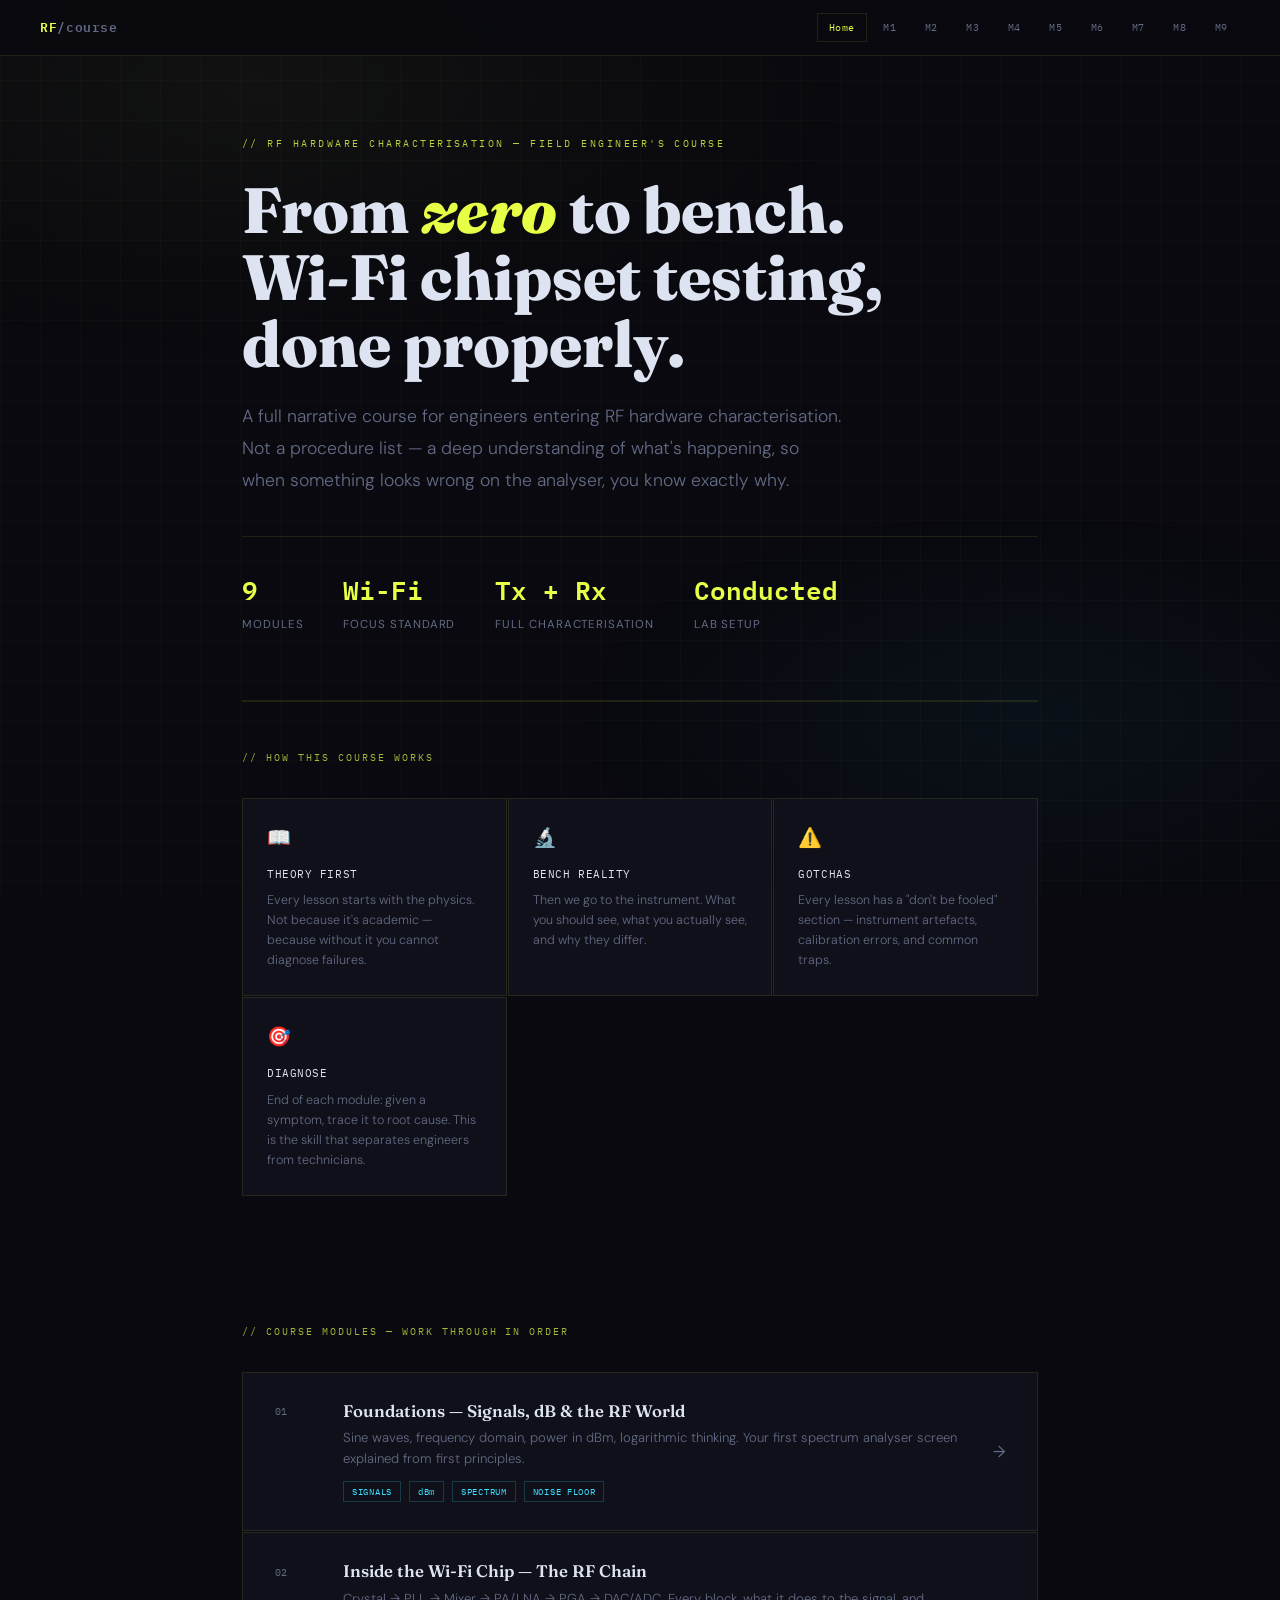
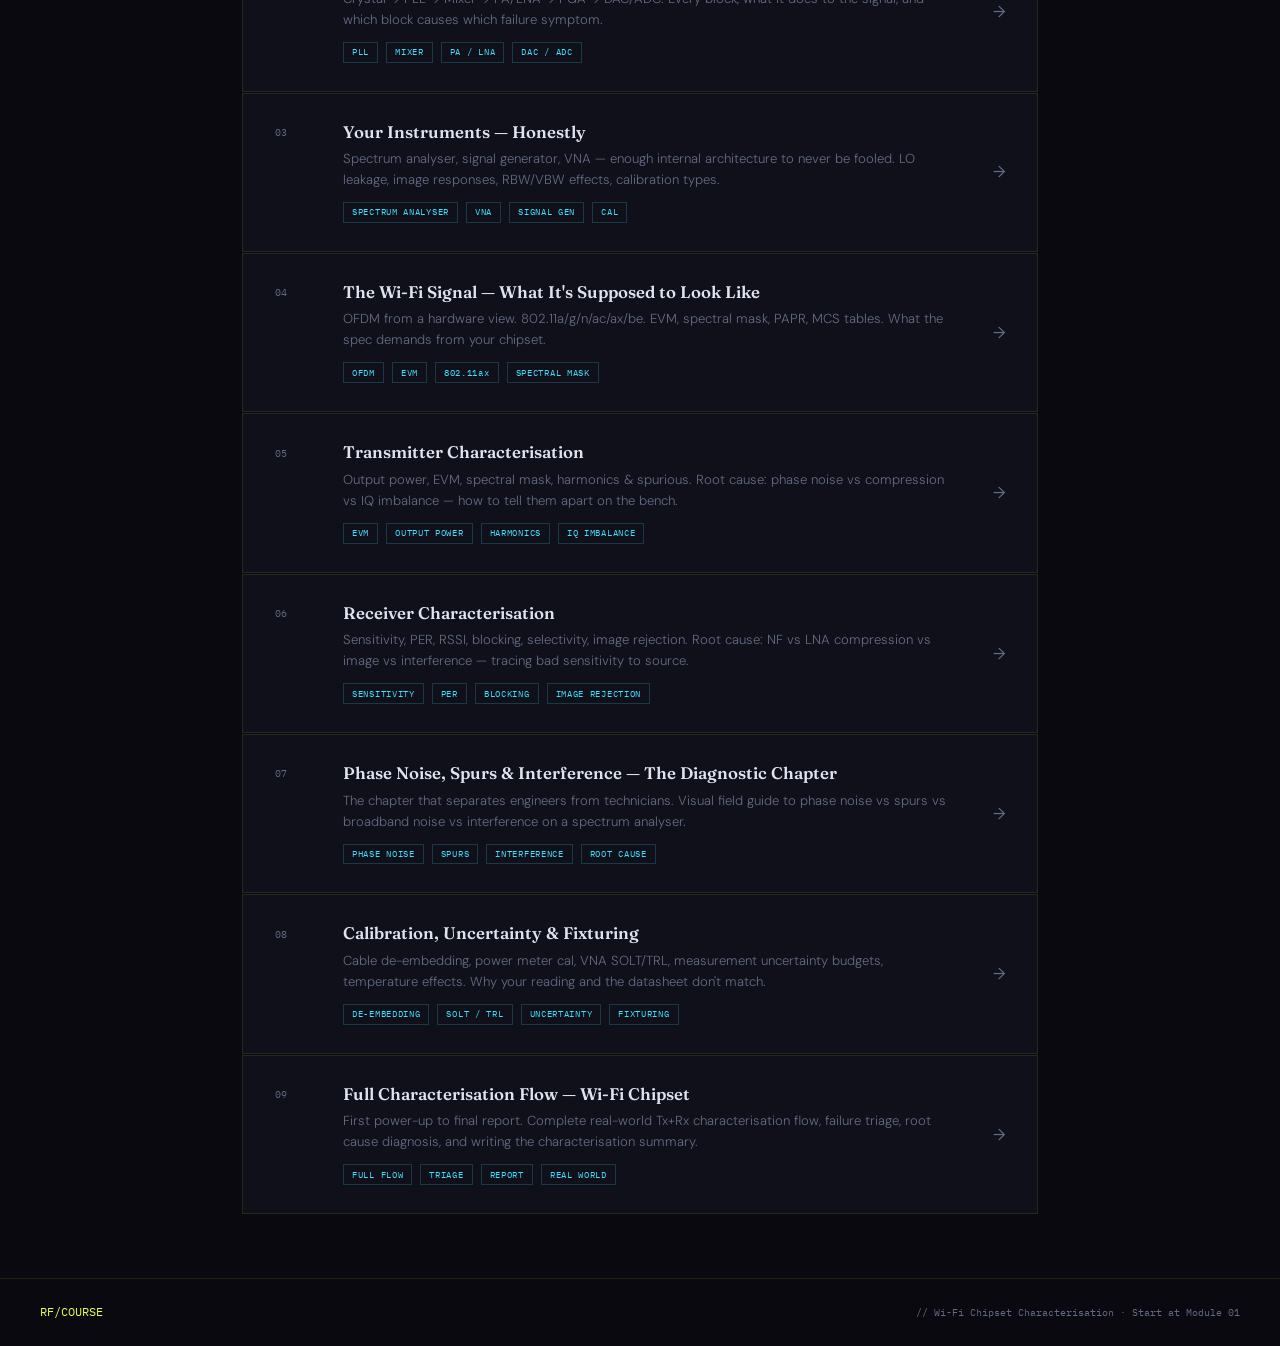
==== index.html @ 147513ec "Add files via upload" ====
<!DOCTYPE html>
<html lang="en">
<head>
<meta charset="UTF-8">
<meta name="viewport" content="width=device-width, initial-scale=1.0">
<title>RF Hardware Characterisation — A Field Engineer's Course</title>
<link rel="stylesheet" href="style.css">
<style>
  .hero { padding: 5rem 0 4rem; border-bottom: 1px solid var(--border); }
  .hero-eyebrow { font-family: var(--mono); font-size: 0.62rem; letter-spacing: 0.25em; color: var(--accent); margin-bottom: 1.5rem; display: block; opacity: 0.8; }
  .hero h1 { font-family: var(--display); font-weight: 800; font-size: clamp(2.5rem, 5vw, 4rem); line-height: 1.05; margin-bottom: 1.5rem; color: var(--text); }
  .hero h1 em { font-style: italic; color: var(--accent); }
  .hero-lead { font-size: 1.1rem; color: var(--muted); font-weight: 300; line-height: 1.8; max-width: 600px; margin-bottom: 2.5rem; }
  .hero-stats { display: flex; gap: 2.5rem; flex-wrap: wrap; padding-top: 2rem; border-top: 1px solid var(--border); }
  .stat-num { font-family: var(--mono); font-size: 1.6rem; color: var(--accent); display: block; font-weight: 600; }
  .stat-label { font-size: 0.72rem; color: var(--muted); letter-spacing: 0.08em; text-transform: uppercase; }
  .modules-section { padding: 4rem 0; }
  .section-label { font-family: var(--mono); font-size: 0.62rem; letter-spacing: 0.2em; color: var(--accent); margin-bottom: 2rem; display: block; opacity: 0.7; }
  .modules-grid { display: flex; flex-direction: column; gap: 1px; }
  .module-card { display: flex; align-items: flex-start; gap: 2rem; background: var(--bg2); border: 1px solid var(--border); padding: 1.75rem 2rem; text-decoration: none; color: inherit; transition: all 0.2s; position: relative; overflow: hidden; }
  .module-card::after { content: ''; position: absolute; left: 0; top: 0; bottom: 0; width: 2px; background: var(--accent); transform: scaleY(0); transform-origin: bottom; transition: transform 0.3s ease; }
  .module-card:hover { background: var(--bg3); border-color: rgba(232,255,71,0.2); }
  .module-card:hover::after { transform: scaleY(1); }
  .module-num { font-family: var(--mono); font-size: 0.65rem; color: var(--muted); min-width: 36px; padding-top: 0.15rem; flex-shrink: 0; }
  .module-info { flex: 1; }
  .module-title { font-family: var(--display); font-weight: 600; font-size: 1.05rem; color: var(--text); margin-bottom: 0.4rem; line-height: 1.2; }
  .module-desc { font-size: 0.82rem; color: var(--muted); line-height: 1.6; font-weight: 300; margin-bottom: 0.75rem; }
  .module-tags { display: flex; gap: 0.5rem; flex-wrap: wrap; }
  .module-tag-pill { font-family: var(--mono); font-size: 0.55rem; letter-spacing: 0.08em; color: var(--accent3); border: 1px solid rgba(61,224,255,0.2); padding: 0.15rem 0.5rem; }
  .module-arrow { font-size: 1rem; color: var(--muted); align-self: center; transition: all 0.2s; flex-shrink: 0; }
  .module-card:hover .module-arrow { color: var(--accent); transform: translateX(3px); }
  .how-section { padding: 3rem 0 4rem; border-top: 1px solid var(--border); }
  .how-grid { display: grid; grid-template-columns: repeat(auto-fit, minmax(200px, 1fr)); gap: 1px; margin-top: 1.5rem; }
  .how-card { background: var(--bg2); border: 1px solid var(--border); padding: 1.5rem; }
  .how-icon { font-size: 1.2rem; display: block; margin-bottom: 0.75rem; }
  .how-title { font-family: var(--mono); font-size: 0.7rem; color: var(--text); margin-bottom: 0.5rem; letter-spacing: 0.05em; }
  .how-desc { font-size: 0.78rem; color: var(--muted); line-height: 1.6; font-weight: 300; }
</style>
</head>
<body>
<nav>
  <a href="index.html" class="nav-logo">RF<span>/course</span></a>
  <div class="nav-links">
    <a href="index.html" class="nav-link active">Home</a>
    <a href="m1-foundations.html" class="nav-link">M1</a>
    <a href="m2-rf-chain.html" class="nav-link">M2</a>
    <a href="m3-instruments.html" class="nav-link">M3</a>
    <a href="m4-wifi-signal.html" class="nav-link">M4</a>
    <a href="m5-transmitter.html" class="nav-link">M5</a>
    <a href="m6-receiver.html" class="nav-link">M6</a>
    <a href="m7-diagnostics.html" class="nav-link">M7</a>
    <a href="m8-calibration.html" class="nav-link">M8</a>
    <a href="m9-full-flow.html" class="nav-link">M9</a>
  </div>
</nav>
<div class="page">
  <div class="container">
    <section class="hero">
      <span class="hero-eyebrow">// RF HARDWARE CHARACTERISATION — FIELD ENGINEER'S COURSE</span>
      <h1>From <em>zero</em> to bench.<br>Wi-Fi chipset testing,<br>done properly.</h1>
      <p class="hero-lead">A full narrative course for engineers entering RF hardware characterisation. Not a procedure list — a deep understanding of what's happening, so when something looks wrong on the analyser, you know exactly why.</p>
      <div class="hero-stats">
        <div class="stat-item"><span class="stat-num">9</span><span class="stat-label">Modules</span></div>
        <div class="stat-item"><span class="stat-num">Wi-Fi</span><span class="stat-label">Focus Standard</span></div>
        <div class="stat-item"><span class="stat-num">Tx + Rx</span><span class="stat-label">Full Characterisation</span></div>
        <div class="stat-item"><span class="stat-num">Conducted</span><span class="stat-label">Lab Setup</span></div>
      </div>
    </section>
    <section class="how-section">
      <span class="section-label">// HOW THIS COURSE WORKS</span>
      <div class="how-grid">
        <div class="how-card"><span class="how-icon">📖</span><div class="how-title">THEORY FIRST</div><p class="how-desc">Every lesson starts with the physics. Not because it's academic — because without it you cannot diagnose failures.</p></div>
        <div class="how-card"><span class="how-icon">🔬</span><div class="how-title">BENCH REALITY</div><p class="how-desc">Then we go to the instrument. What you should see, what you actually see, and why they differ.</p></div>
        <div class="how-card"><span class="how-icon">⚠️</span><div class="how-title">GOTCHAS</div><p class="how-desc">Every lesson has a "don't be fooled" section — instrument artefacts, calibration errors, and common traps.</p></div>
        <div class="how-card"><span class="how-icon">🎯</span><div class="how-title">DIAGNOSE</div><p class="how-desc">End of each module: given a symptom, trace it to root cause. This is the skill that separates engineers from technicians.</p></div>
      </div>
    </section>
    <section class="modules-section">
      <span class="section-label">// COURSE MODULES — WORK THROUGH IN ORDER</span>
      <div class="modules-grid">
        <a href="m1-foundations.html" class="module-card">
          <span class="module-num">01</span>
          <div class="module-info">
            <div class="module-title">Foundations — Signals, dB & the RF World</div>
            <p class="module-desc">Sine waves, frequency domain, power in dBm, logarithmic thinking. Your first spectrum analyser screen explained from first principles.</p>
            <div class="module-tags"><span class="module-tag-pill">SIGNALS</span><span class="module-tag-pill">dBm</span><span class="module-tag-pill">SPECTRUM</span><span class="module-tag-pill">NOISE FLOOR</span></div>
          </div>
          <span class="module-arrow">→</span>
        </a>
        <a href="m2-rf-chain.html" class="module-card">
          <span class="module-num">02</span>
          <div class="module-info">
            <div class="module-title">Inside the Wi-Fi Chip — The RF Chain</div>
            <p class="module-desc">Crystal → PLL → Mixer → PA/LNA → PGA → DAC/ADC. Every block, what it does to the signal, and which block causes which failure symptom.</p>
            <div class="module-tags"><span class="module-tag-pill">PLL</span><span class="module-tag-pill">MIXER</span><span class="module-tag-pill">PA / LNA</span><span class="module-tag-pill">DAC / ADC</span></div>
          </div>
          <span class="module-arrow">→</span>
        </a>
        <a href="m3-instruments.html" class="module-card">
          <span class="module-num">03</span>
          <div class="module-info">
            <div class="module-title">Your Instruments — Honestly</div>
            <p class="module-desc">Spectrum analyser, signal generator, VNA — enough internal architecture to never be fooled. LO leakage, image responses, RBW/VBW effects, calibration types.</p>
            <div class="module-tags"><span class="module-tag-pill">SPECTRUM ANALYSER</span><span class="module-tag-pill">VNA</span><span class="module-tag-pill">SIGNAL GEN</span><span class="module-tag-pill">CAL</span></div>
          </div>
          <span class="module-arrow">→</span>
        </a>
        <a href="m4-wifi-signal.html" class="module-card">
          <span class="module-num">04</span>
          <div class="module-info">
            <div class="module-title">The Wi-Fi Signal — What It's Supposed to Look Like</div>
            <p class="module-desc">OFDM from a hardware view. 802.11a/g/n/ac/ax/be. EVM, spectral mask, PAPR, MCS tables. What the spec demands from your chipset.</p>
            <div class="module-tags"><span class="module-tag-pill">OFDM</span><span class="module-tag-pill">EVM</span><span class="module-tag-pill">802.11ax</span><span class="module-tag-pill">SPECTRAL MASK</span></div>
          </div>
          <span class="module-arrow">→</span>
        </a>
        <a href="m5-transmitter.html" class="module-card">
          <span class="module-num">05</span>
          <div class="module-info">
            <div class="module-title">Transmitter Characterisation</div>
            <p class="module-desc">Output power, EVM, spectral mask, harmonics & spurious. Root cause: phase noise vs compression vs IQ imbalance — how to tell them apart on the bench.</p>
            <div class="module-tags"><span class="module-tag-pill">EVM</span><span class="module-tag-pill">OUTPUT POWER</span><span class="module-tag-pill">HARMONICS</span><span class="module-tag-pill">IQ IMBALANCE</span></div>
          </div>
          <span class="module-arrow">→</span>
        </a>
        <a href="m6-receiver.html" class="module-card">
          <span class="module-num">06</span>
          <div class="module-info">
            <div class="module-title">Receiver Characterisation</div>
            <p class="module-desc">Sensitivity, PER, RSSI, blocking, selectivity, image rejection. Root cause: NF vs LNA compression vs image vs interference — tracing bad sensitivity to source.</p>
            <div class="module-tags"><span class="module-tag-pill">SENSITIVITY</span><span class="module-tag-pill">PER</span><span class="module-tag-pill">BLOCKING</span><span class="module-tag-pill">IMAGE REJECTION</span></div>
          </div>
          <span class="module-arrow">→</span>
        </a>
        <a href="m7-diagnostics.html" class="module-card">
          <span class="module-num">07</span>
          <div class="module-info">
            <div class="module-title">Phase Noise, Spurs & Interference — The Diagnostic Chapter</div>
            <p class="module-desc">The chapter that separates engineers from technicians. Visual field guide to phase noise vs spurs vs broadband noise vs interference on a spectrum analyser.</p>
            <div class="module-tags"><span class="module-tag-pill">PHASE NOISE</span><span class="module-tag-pill">SPURS</span><span class="module-tag-pill">INTERFERENCE</span><span class="module-tag-pill">ROOT CAUSE</span></div>
          </div>
          <span class="module-arrow">→</span>
        </a>
        <a href="m8-calibration.html" class="module-card">
          <span class="module-num">08</span>
          <div class="module-info">
            <div class="module-title">Calibration, Uncertainty & Fixturing</div>
            <p class="module-desc">Cable de-embedding, power meter cal, VNA SOLT/TRL, measurement uncertainty budgets, temperature effects. Why your reading and the datasheet don't match.</p>
            <div class="module-tags"><span class="module-tag-pill">DE-EMBEDDING</span><span class="module-tag-pill">SOLT / TRL</span><span class="module-tag-pill">UNCERTAINTY</span><span class="module-tag-pill">FIXTURING</span></div>
          </div>
          <span class="module-arrow">→</span>
        </a>
        <a href="m9-full-flow.html" class="module-card">
          <span class="module-num">09</span>
          <div class="module-info">
            <div class="module-title">Full Characterisation Flow — Wi-Fi Chipset</div>
            <p class="module-desc">First power-up to final report. Complete real-world Tx+Rx characterisation flow, failure triage, root cause diagnosis, and writing the characterisation summary.</p>
            <div class="module-tags"><span class="module-tag-pill">FULL FLOW</span><span class="module-tag-pill">TRIAGE</span><span class="module-tag-pill">REPORT</span><span class="module-tag-pill">REAL WORLD</span></div>
          </div>
          <span class="module-arrow">→</span>
        </a>
      </div>
    </section>
  </div>
</div>
<footer>
  <span class="footer-brand">RF/COURSE</span>
  <span class="footer-note">// Wi-Fi Chipset Characterisation · Start at Module 01</span>
</footer>
</body>
</html>
---- style.css ----
@import url('https://fonts.googleapis.com/css2?family=IBM+Plex+Mono:wght@400;600&family=Fraunces:ital,opsz,wght@0,9..144,300;0,9..144,600;0,9..144,800;1,9..144,300&family=DM+Sans:wght@300;400;500&display=swap');

:root {
  --bg:      #09090f;
  --bg2:     #0f1019;
  --bg3:     #151623;
  --bg4:     #1c1e30;
  --accent:  #e8ff47;
  --accent2: #ff4757;
  --accent3: #3de0ff;
  --accent4: #ff9f43;
  --text:    #dde3f0;
  --muted:   #636b85;
  --border:  rgba(232,255,71,0.1);
  --border2: rgba(61,224,255,0.1);
  --card:    rgba(15,16,25,0.9);
  --mono:    'IBM Plex Mono', monospace;
  --display: 'Fraunces', serif;
  --body:    'DM Sans', sans-serif;
}

*, *::before, *::after { box-sizing: border-box; margin: 0; padding: 0; }
html { scroll-behavior: smooth; font-size: 16px; }

body {
  font-family: var(--body);
  background: var(--bg);
  color: var(--text);
  min-height: 100vh;
  overflow-x: hidden;
  line-height: 1.6;
}

body::before {
  content: '';
  position: fixed; inset: 0; z-index: 0;
  background-image:
    radial-gradient(ellipse 80% 50% at 20% 10%, rgba(232,255,71,0.04) 0%, transparent 60%),
    radial-gradient(ellipse 60% 40% at 80% 80%, rgba(61,224,255,0.04) 0%, transparent 60%),
    linear-gradient(rgba(232,255,71,0.02) 1px, transparent 1px),
    linear-gradient(90deg, rgba(232,255,71,0.02) 1px, transparent 1px);
  background-size: 100% 100%, 100% 100%, 40px 40px, 40px 40px;
  pointer-events: none;
}

nav {
  position: sticky; top: 0; z-index: 200;
  display: flex; align-items: center; justify-content: space-between;
  padding: 0 2.5rem; height: 56px;
  background: rgba(9,9,15,0.92);
  backdrop-filter: blur(16px);
  border-bottom: 1px solid var(--border);
}
.nav-logo { font-family: var(--mono); font-size: 0.8rem; font-weight: 600; color: var(--accent); text-decoration: none; letter-spacing: 0.05em; }
.nav-logo span { color: var(--muted); }
.nav-links { display: flex; gap: 0.25rem; align-items: center; }
.nav-link { font-family: var(--mono); font-size: 0.65rem; color: var(--muted); text-decoration: none; padding: 0.3rem 0.7rem; border: 1px solid transparent; transition: all 0.2s; letter-spacing: 0.05em; }
.nav-link:hover, .nav-link.active { color: var(--accent); border-color: var(--border); }
.nav-back { font-family: var(--mono); font-size: 0.65rem; color: var(--muted); text-decoration: none; padding: 0.3rem 0.8rem; border: 1px solid var(--border); transition: all 0.2s; }
.nav-back:hover { color: var(--accent); border-color: rgba(232,255,71,0.4); }

.page { position: relative; z-index: 1; }
.container { max-width: 860px; margin: 0 auto; padding: 0 2rem; }
.container-wide { max-width: 1100px; margin: 0 auto; padding: 0 2rem; }

.module-hero { padding: 4rem 0 3rem; border-bottom: 1px solid var(--border); }
.module-tag { font-family: var(--mono); font-size: 0.62rem; letter-spacing: 0.2em; color: var(--accent); margin-bottom: 1.2rem; display: block; opacity: 0.8; }
.module-hero h1 { font-family: var(--display); font-size: clamp(2rem, 4vw, 3rem); font-weight: 800; line-height: 1.1; margin-bottom: 1rem; }
.module-hero h1 em { font-style: italic; color: var(--accent); }
.module-hero .lead { font-size: 1.05rem; color: var(--muted); font-weight: 300; line-height: 1.75; max-width: 640px; margin-bottom: 2rem; }
.module-meta { display: flex; gap: 1.5rem; flex-wrap: wrap; }
.module-meta-item { font-family: var(--mono); font-size: 0.62rem; color: var(--muted); letter-spacing: 0.08em; }
.module-meta-item span { color: var(--accent3); }

.lesson-nav { position: sticky; top: 56px; z-index: 100; background: rgba(9,9,15,0.95); backdrop-filter: blur(12px); border-bottom: 1px solid var(--border); display: flex; overflow-x: auto; scrollbar-width: none; }
.lesson-nav::-webkit-scrollbar { display: none; }
.lesson-tab { font-family: var(--mono); font-size: 0.62rem; letter-spacing: 0.08em; white-space: nowrap; padding: 0.9rem 1.2rem; cursor: pointer; color: var(--muted); background: none; border: none; border-bottom: 2px solid transparent; transition: all 0.2s; flex-shrink: 0; }
.lesson-tab:hover { color: var(--text); }
.lesson-tab.active { color: var(--accent); border-bottom-color: var(--accent); }

.lesson-panel { display: none; padding: 3rem 0 5rem; }
.lesson-panel.active { display: block; animation: fadeUp 0.35s ease; }

@keyframes fadeUp { from { opacity:0; transform:translateY(10px); } to { opacity:1; transform:translateY(0); } }

.prose h2 { font-family: var(--display); font-weight: 600; font-size: 1.5rem; color: var(--text); margin: 2.5rem 0 1rem; line-height: 1.2; }
.prose h3 { font-family: var(--mono); font-size: 0.8rem; font-weight: 600; color: var(--accent); letter-spacing: 0.1em; text-transform: uppercase; margin: 2rem 0 0.75rem; }
.prose p { font-size: 0.95rem; color: var(--text); line-height: 1.8; margin-bottom: 1.2rem; font-weight: 300; }
.prose p strong { color: var(--accent); font-weight: 500; }
.prose p em { color: var(--accent3); font-style: italic; }
.prose ul, .prose ol { margin: 0 0 1.2rem 1.5rem; }
.prose li { font-size: 0.93rem; color: var(--text); line-height: 1.75; margin-bottom: 0.4rem; font-weight: 300; }
.prose li strong { color: var(--accent); font-weight: 500; }

.callout { margin: 2rem 0; padding: 1.5rem 1.75rem; border-left: 3px solid var(--accent); background: rgba(232,255,71,0.04); }
.callout-bench { border-left-color: var(--accent3); background: rgba(61,224,255,0.04); }
.callout-warn  { border-left-color: var(--accent2); background: rgba(255,71,87,0.04); }
.callout-tip   { border-left-color: var(--accent4); background: rgba(255,159,67,0.04); }
.callout-label { font-family: var(--mono); font-size: 0.58rem; letter-spacing: 0.2em; font-weight: 600; margin-bottom: 0.6rem; display: block; }
.callout-label-theory { color: var(--accent); }
.callout-label-bench  { color: var(--accent3); }
.callout-label-warn   { color: var(--accent2); }
.callout-label-tip    { color: var(--accent4); }
.callout p { margin-bottom: 0.5rem; font-size: 0.9rem; }
.callout p:last-child { margin-bottom: 0; }

.formula { margin: 1.5rem 0; padding: 1.25rem 1.5rem; background: var(--bg3); border: 1px solid var(--border); font-family: var(--mono); color: var(--accent); font-size: 0.95rem; text-align: center; letter-spacing: 0.03em; line-height: 1.8; }
.formula-label { font-size: 0.6rem; color: var(--muted); text-transform: uppercase; letter-spacing: 0.15em; display: block; margin-bottom: 0.4rem; }

.chain { display: flex; align-items: center; gap: 0; margin: 2rem 0; overflow-x: auto; padding-bottom: 0.5rem; }
.chain-block { background: var(--bg3); border: 1px solid var(--border2); padding: 0.6rem 0.9rem; text-align: center; flex-shrink: 0; min-width: 80px; }
.chain-block-name { font-family: var(--mono); font-size: 0.62rem; color: var(--accent3); letter-spacing: 0.05em; display: block; }
.chain-block-desc { font-size: 0.58rem; color: var(--muted); display: block; margin-top: 0.2rem; }
.chain-arrow { font-size: 0.7rem; color: var(--muted); padding: 0 0.3rem; flex-shrink: 0; }
.chain-block.highlight { border-color: rgba(232,255,71,0.4); background: rgba(232,255,71,0.05); }
.chain-block.highlight .chain-block-name { color: var(--accent); }

.data-table { width: 100%; border-collapse: collapse; margin: 1.5rem 0; font-size: 0.82rem; }
.data-table th { font-family: var(--mono); font-size: 0.6rem; letter-spacing: 0.12em; color: var(--accent); text-transform: uppercase; padding: 0.6rem 1rem; border-bottom: 1px solid var(--border); text-align: left; font-weight: 600; }
.data-table td { padding: 0.65rem 1rem; color: var(--text); border-bottom: 1px solid rgba(255,255,255,0.04); font-weight: 300; vertical-align: top; }
.data-table tr:hover td { background: rgba(232,255,71,0.02); }
.data-table td.mono { font-family: var(--mono); color: var(--accent3); font-size: 0.78rem; }
.data-table td.warn { color: var(--accent2); }
.data-table td.good { color: #4ade80; }

.quiz-card { background: var(--bg3); border: 1px solid var(--border); padding: 1.75rem; margin-bottom: 1.5rem; }
.quiz-q { font-size: 0.92rem; font-weight: 500; margin-bottom: 1.1rem; line-height: 1.6; }
.quiz-q .qnum { font-family: var(--mono); font-size: 0.65rem; color: var(--accent); margin-right: 0.5rem; }
.quiz-opts { display: flex; flex-direction: column; gap: 0.5rem; }
.quiz-opt { background: var(--bg4); border: 1px solid rgba(255,255,255,0.06); padding: 0.7rem 1rem; cursor: pointer; font-size: 0.84rem; color: var(--muted); text-align: left; font-family: var(--body); transition: all 0.15s; }
.quiz-opt:hover:not(:disabled) { border-color: rgba(232,255,71,0.3); color: var(--text); }
.quiz-opt.correct { border-color: #4ade80; color: #4ade80; background: rgba(74,222,128,0.07); }
.quiz-opt.wrong   { border-color: var(--accent2); color: var(--accent2); background: rgba(255,71,87,0.07); }
.quiz-exp { display: none; margin-top: 1rem; padding: 1rem; background: rgba(0,0,0,0.3); border-left: 2px solid var(--accent3); font-size: 0.82rem; color: var(--muted); line-height: 1.7; }
.quiz-exp.show { display: block; }
.quiz-exp strong { color: var(--text); }

.takeaways { margin: 3rem 0 0; padding: 2rem; background: var(--bg3); border: 1px solid var(--border); }
.takeaways h4 { font-family: var(--mono); font-size: 0.65rem; letter-spacing: 0.2em; color: var(--accent); margin-bottom: 1rem; }
.takeaways ul { list-style: none; margin: 0; padding: 0; }
.takeaways li { font-size: 0.88rem; color: var(--text); padding: 0.5rem 0; border-bottom: 1px solid rgba(255,255,255,0.04); font-weight: 300; display: flex; gap: 0.75rem; }
.takeaways li::before { content: '→'; color: var(--accent); flex-shrink: 0; }
.takeaways li:last-child { border-bottom: none; }

.progress-strip { height: 2px; background: var(--bg3); }
.progress-fill { height: 100%; background: var(--accent); transition: width 0.4s ease; }

footer { position: relative; z-index: 1; border-top: 1px solid var(--border); padding: 1.5rem 2.5rem; display: flex; justify-content: space-between; align-items: center; flex-wrap: wrap; gap: 1rem; }
.footer-brand { font-family: var(--mono); font-size: 0.72rem; color: var(--accent); }
.footer-note  { font-family: var(--mono); font-size: 0.62rem; color: var(--muted); }

.divider { border: none; border-top: 1px solid var(--border); margin: 2.5rem 0; }

@media (max-width: 640px) {
  nav { padding: 0 1.2rem; }
  .container, .container-wide { padding: 0 1.2rem; }
  .module-hero { padding: 2.5rem 0 2rem; }
  .lesson-panel { padding: 2rem 0 4rem; }
  footer { padding: 1.2rem; flex-direction: column; align-items: flex-start; }
  .nav-links { display: none; }
  .formula { font-size: 0.78rem; }
}
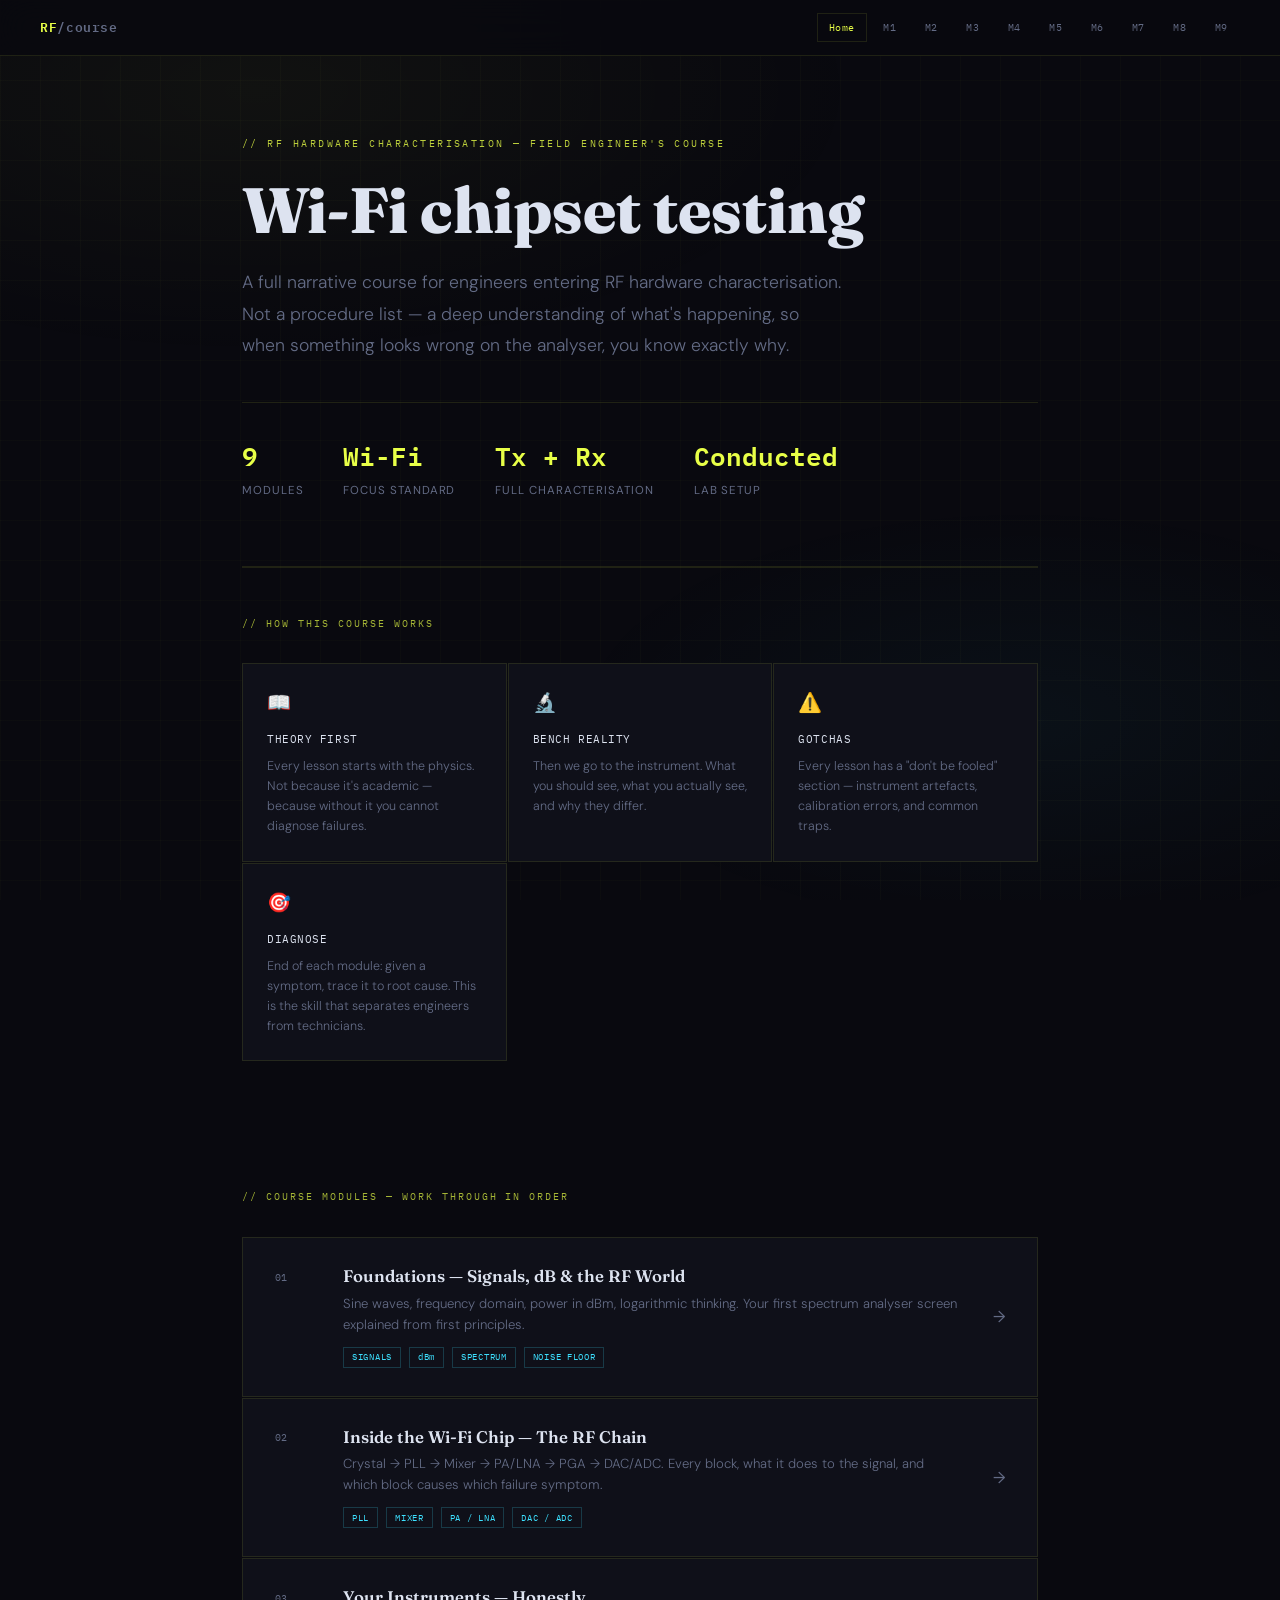
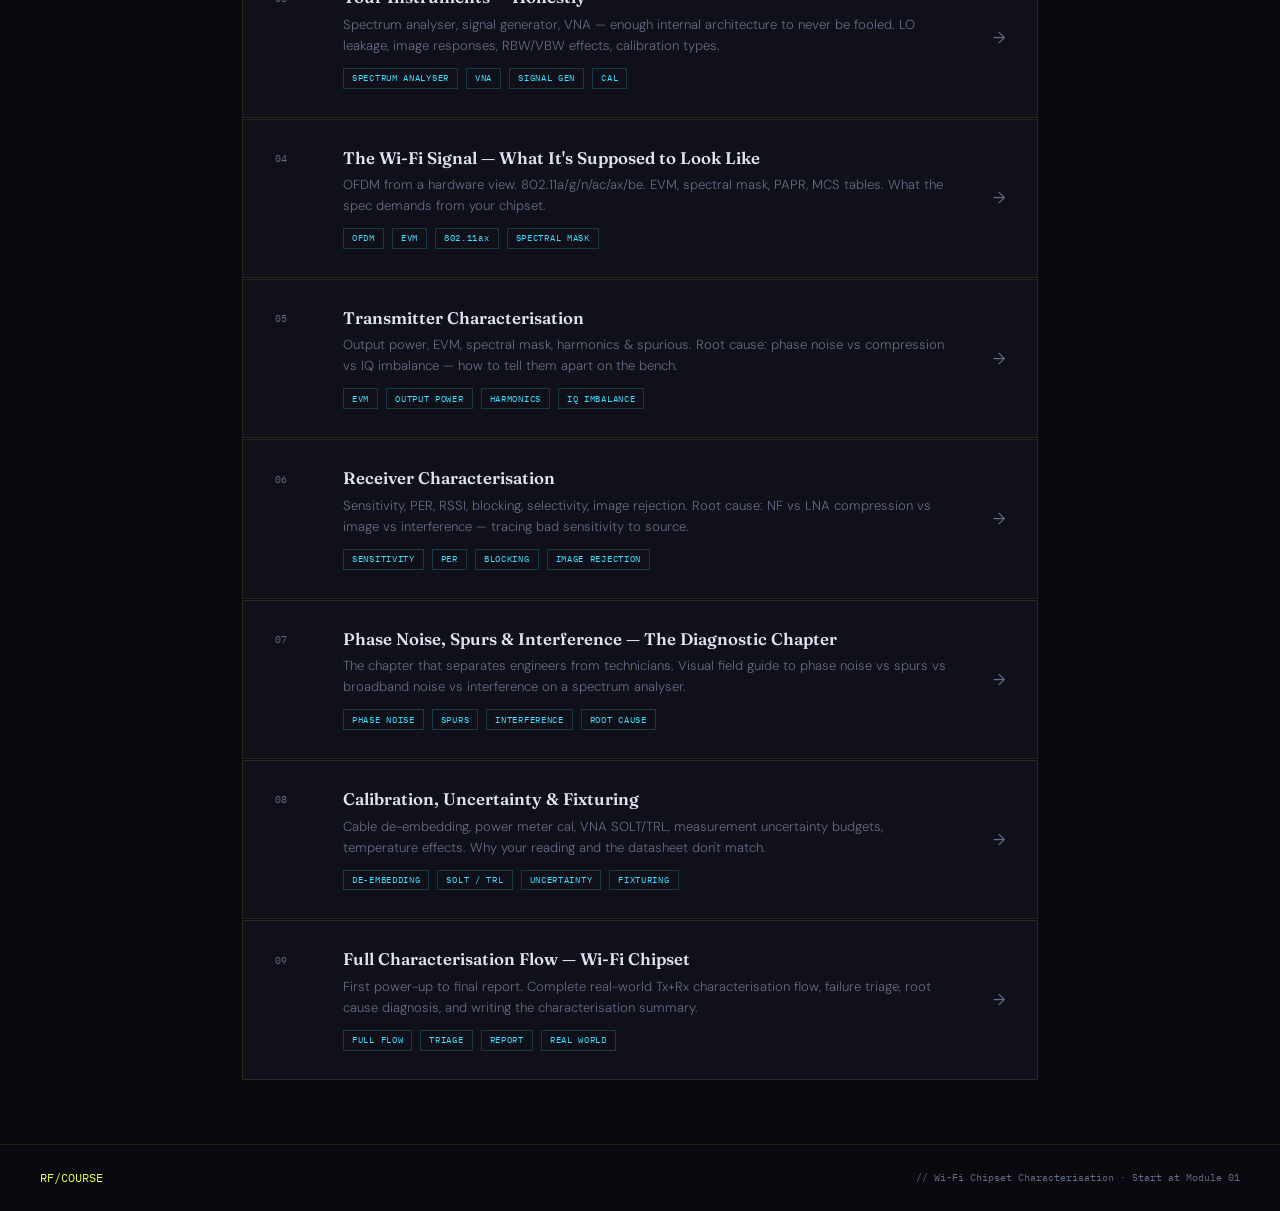
==== commit 35380c25: "Update index.html" ====
--- a/index.html
+++ b/index.html
@@ -3,7 +3,7 @@
 <head>
 <meta charset="UTF-8">
 <meta name="viewport" content="width=device-width, initial-scale=1.0">
-<title>RF Hardware Characterisation — A Field Engineer's Course</title>
+<title>RF Hardware Characterisation</title>
 <link rel="stylesheet" href="style.css">
 <style>
   .hero { padding: 5rem 0 4rem; border-bottom: 1px solid var(--border); }
@@ -57,7 +57,7 @@
   <div class="container">
     <section class="hero">
       <span class="hero-eyebrow">// RF HARDWARE CHARACTERISATION — FIELD ENGINEER'S COURSE</span>
-      <h1>From <em>zero</em> to bench.<br>Wi-Fi chipset testing,<br>done properly.</h1>
+      <h1>Wi-Fi chipset testing</h1>
       <p class="hero-lead">A full narrative course for engineers entering RF hardware characterisation. Not a procedure list — a deep understanding of what's happening, so when something looks wrong on the analyser, you know exactly why.</p>
       <div class="hero-stats">
         <div class="stat-item"><span class="stat-num">9</span><span class="stat-label">Modules</span></div>
